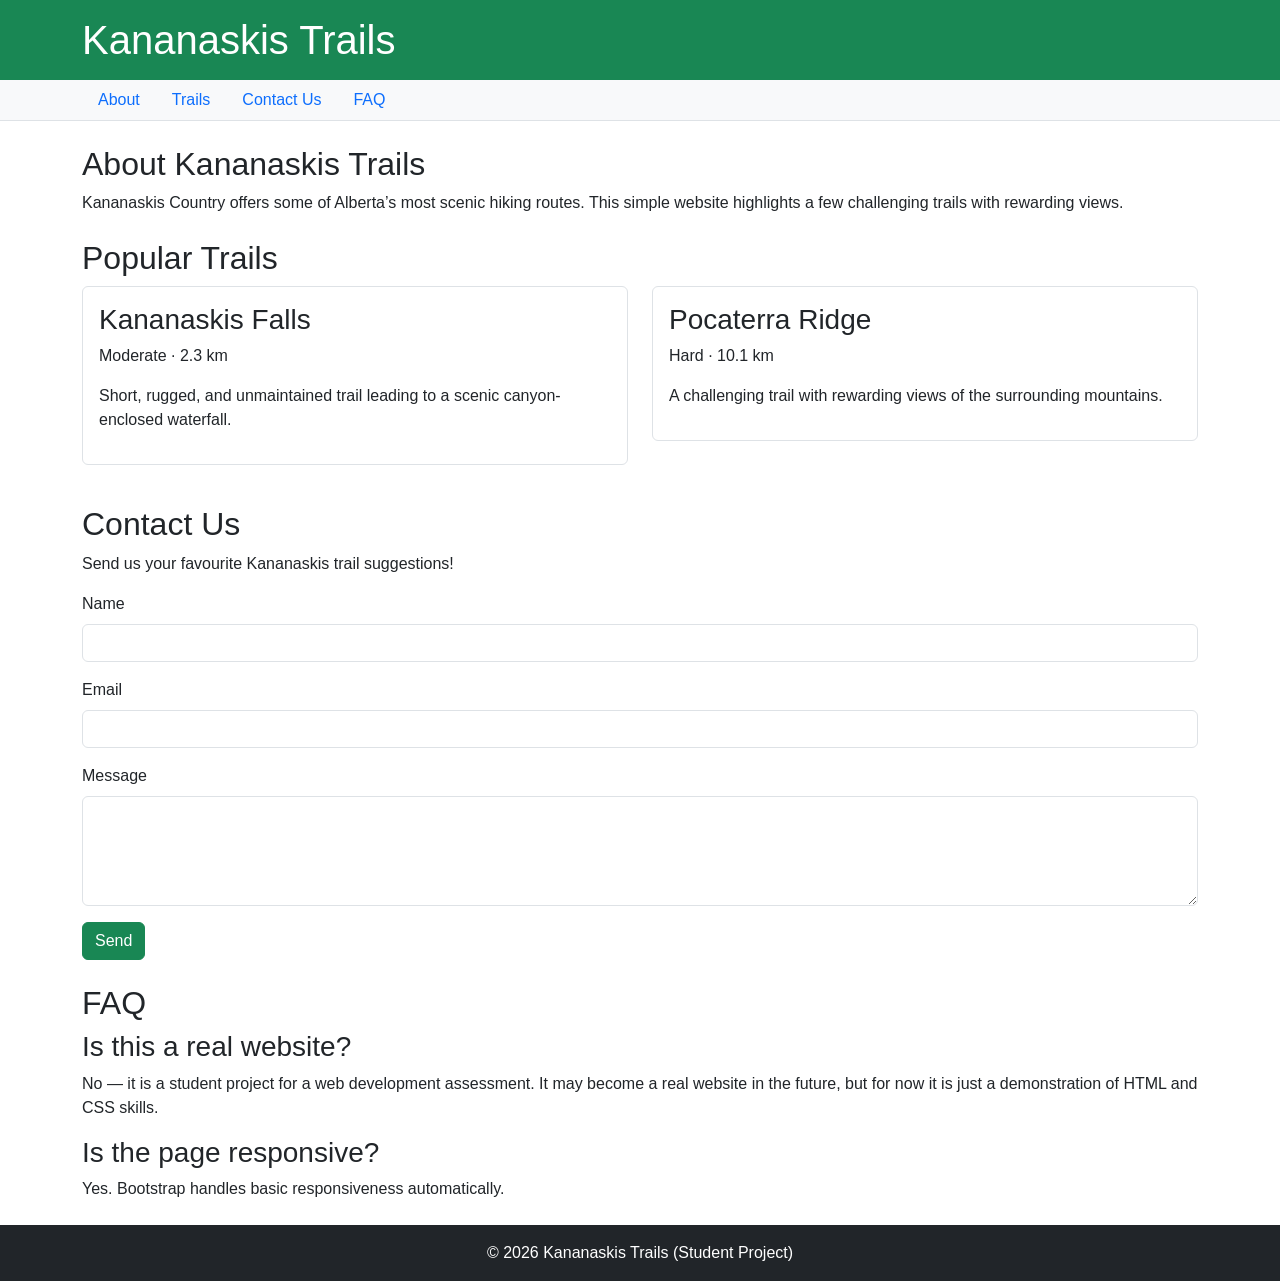
==== Battumur_Battsengel_assessmentpart1.html @ 6c913c1d "Website This commit has everything the html file needs to make the website and the css file. All don" ====
<!DOCTYPE html>
<html lang="en">
    <head>
        <meta charset="UTF-8">
    <meta name="viewport" content="width=device-width, initial-scale=1.0">
    <title>Kananaskis Trails</title>

    <!-- Lean Bootstrap CDN (CSS only) -->
    <link rel="stylesheet"
          href="https://cdn.jsdelivr.net/npm/bootstrap@5.3.3/dist/css/bootstrap.min.css">

    <!-- External stylesheet -->
    <link rel="stylesheet" href="css/main.css">
    </head>

    <body>

    <!-- Header -->
    <header class="bg-success text-white p-3">
        <div class="container">
            <h1 class="m-0">Kananaskis Trails</h1>
        </div>
    </header>

    <!-- Navigation -->
    <nav class="bg-light border-bottom">
        <div class="container">
            <ul class="nav">
                <li class="nav-item"><a class="nav-link" href="#about">About</a></li>
                <li class="nav-item"><a class="nav-link" href="#trails">Trails</a></li>
                <li class="nav-item"><a class="nav-link" href="#contact">Contact Us</a></li>
                <li class="nav-item"><a class="nav-link" href="#faq">FAQ</a></li>
            </ul>
        </div>
    </nav>

    <!-- Main content -->
    <main class="container my-4" role="main">

        <!-- About -->
        <section id="about">
            <h2>About Kananaskis Trails</h2>
            <p>
                Kananaskis Country offers some of Alberta’s most scenic hiking routes.
                This simple website highlights a few challenging trails with rewarding views.
            </p>
        </section>

        <!-- Trails -->
        <section id="trails" class="mt-4">
            <h2>Popular Trails</h2>

            <div class="row">
                <div class="col-md-6 mb-3">
                    <div class="p-3 border rounded">
                        <h3>Kananaskis Falls</h3>
                        <p>Moderate · 2.3 km</p>
                        <p>Short, rugged, and unmaintained trail leading to a scenic canyon-enclosed waterfall.</p>
                    </div>
                </div>

                <div class="col-md-6 mb-3">
                    <div class="p-3 border rounded">
                        <h3>Pocaterra Ridge</h3>
                        <p>Hard · 10.1 km</p>
                        <p>A challenging trail with rewarding views of the surrounding mountains.</p>
                    </div>
                </div>
            </div>
        </section>

        <!-- Contact -->
        <section id="contact" class="mt-4">
            <h2>Contact Us</h2>
            <p>Send us your favourite Kananaskis trail suggestions!</p>

            <form>
                <div class="mb-3">
                    <label for="name" class="form-label">Name</label>
                    <input id="name" type="text" class="form-control">
                </div>

                <div class="mb-3">
                    <label for="email" class="form-label">Email</label>
                    <input id="email" type="email" class="form-control">
                </div>

                <div class="mb-3">
                    <label for="message" class="form-label">Message</label>
                    <textarea id="message" class="form-control" rows="4"></textarea>
                </div>

                <button class="btn btn-success">Send</button>
            </form>
        </section>

        <!-- FAQ -->
        <section id="faq" class="mt-4">
            <h2>FAQ</h2>

            <h3>Is this a real website?</h3>
            <p>No — it is a student project for a web development assessment.
               It may become a real website in the future, but for now it is just a demonstration of HTML and CSS skills.
            </p>

            <h3>Is the page responsive?</h3>
            <p>Yes. Bootstrap handles basic responsiveness automatically.</p>
        </section>

    </main>

    <!-- Footer -->
    <footer class="bg-dark text-white text-center p-3">
        <p class="m-0">&copy; 2026 Kananaskis Trails (Student Project)</p>
    </footer>

</body>
</html>
---- css/main.css ----
/* Basic mobile-first styling */
body {
    font-family: 'Trebuchet MS', sans-serif;
}

/* BEM example */
.header__title {
    font-weight: bold;
}

.trail-card {
    background-color: #19660b;
    padding: 1rem;
    border-radius: 6px;
}

/* Tablet breakpoint */
@media (min-width: 768px) {
    .trail-card {
        padding: 1.5rem;
    }
}

/* Desktop breakpoint */
@media (min-width: 1024px) {
    .trail-card {
        padding: 2rem;
    }
}
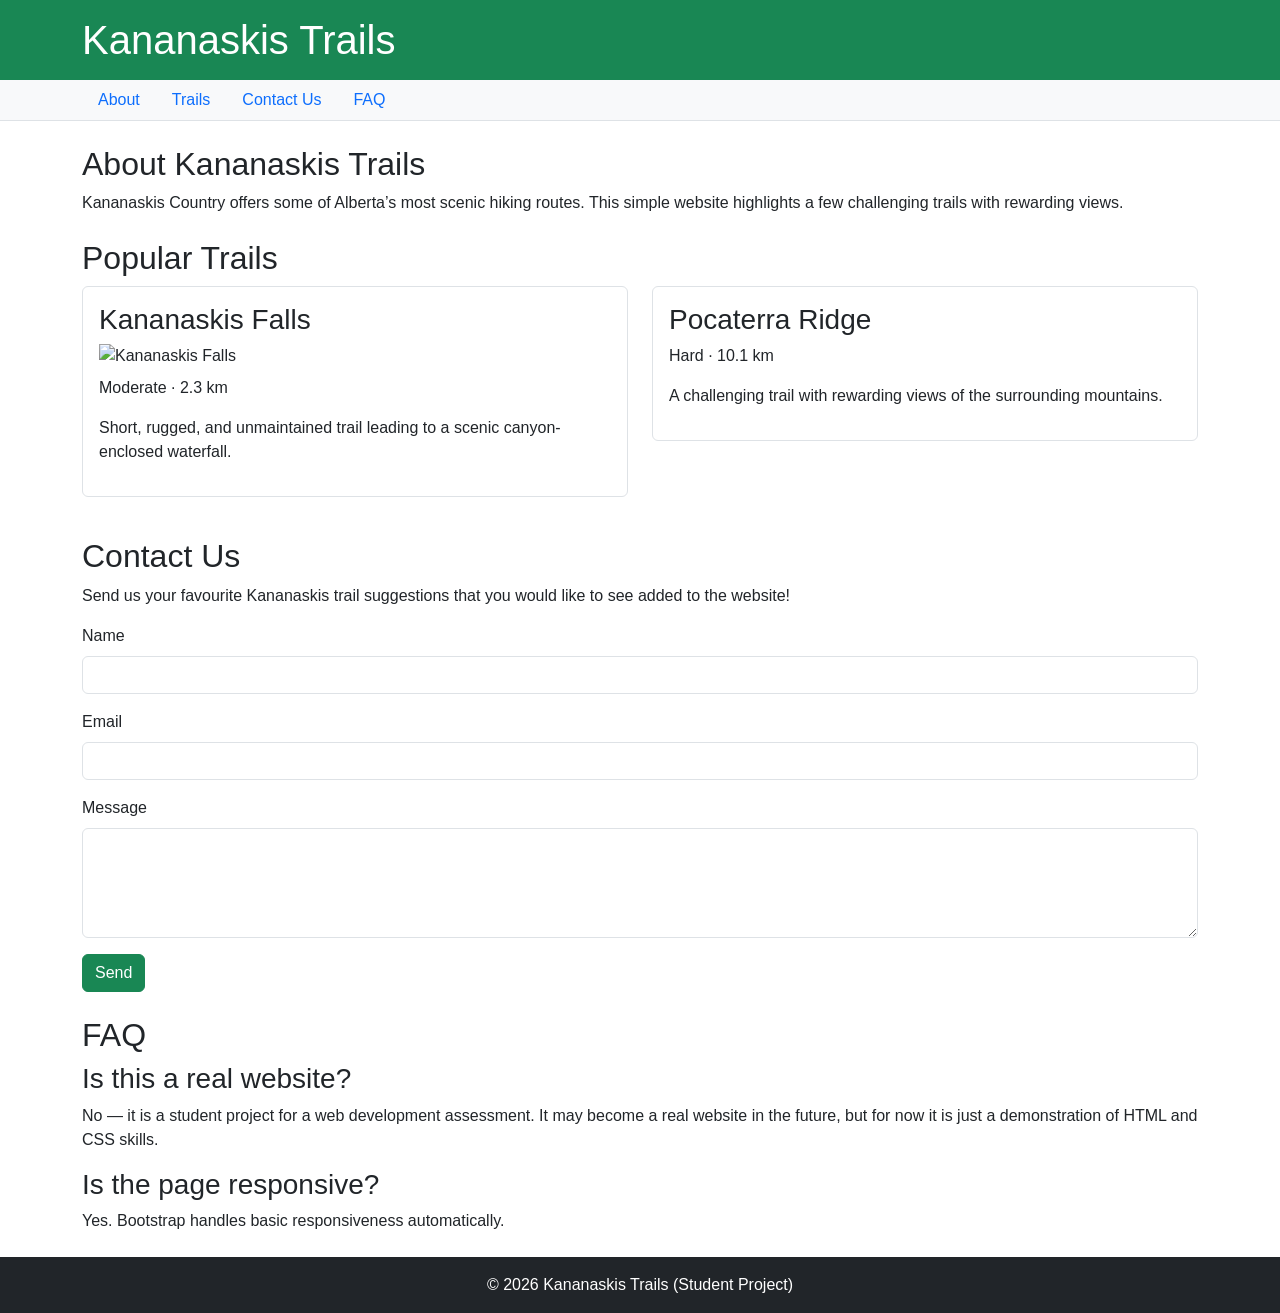
==== commit 11746d79: "adding images additional changes that make the code a bit more structured in terms of comments, and " ====
--- a/Battumur_Battsengel_assessmentpart1.html
+++ b/Battumur_Battsengel_assessmentpart1.html
@@ -54,6 +54,8 @@
                 <div class="col-md-6 mb-3">
                     <div class="p-3 border rounded">
                         <h3>Kananaskis Falls</h3>
+
+                        <img src="images/kananaskis_falls.jpg" alt="Kananaskis Falls" class="img-fluid mb-2">
                         <p>Moderate · 2.3 km</p>
                         <p>Short, rugged, and unmaintained trail leading to a scenic canyon-enclosed waterfall.</p>
                     </div>
@@ -72,7 +74,7 @@
         <!-- Contact -->
         <section id="contact" class="mt-4">
             <h2>Contact Us</h2>
-            <p>Send us your favourite Kananaskis trail suggestions!</p>
+            <p>Send us your favourite Kananaskis trail suggestions that you would like to see added to the website!</p>
 
             <form>
                 <div class="mb-3">
--- a/css/main.css
+++ b/css/main.css
@@ -1,15 +1,15 @@
-/* Basic mobile-first styling */
+/* Basic styling */
 body {
     font-family: 'Trebuchet MS', sans-serif;
 }
 
-/* BEM example */
+/* BEM integration */
 .header__title {
     font-weight: bold;
 }
 
 .trail-card {
-    background-color: #19660b;
+    background-color: #13420b;
     padding: 1rem;
     border-radius: 6px;
 }
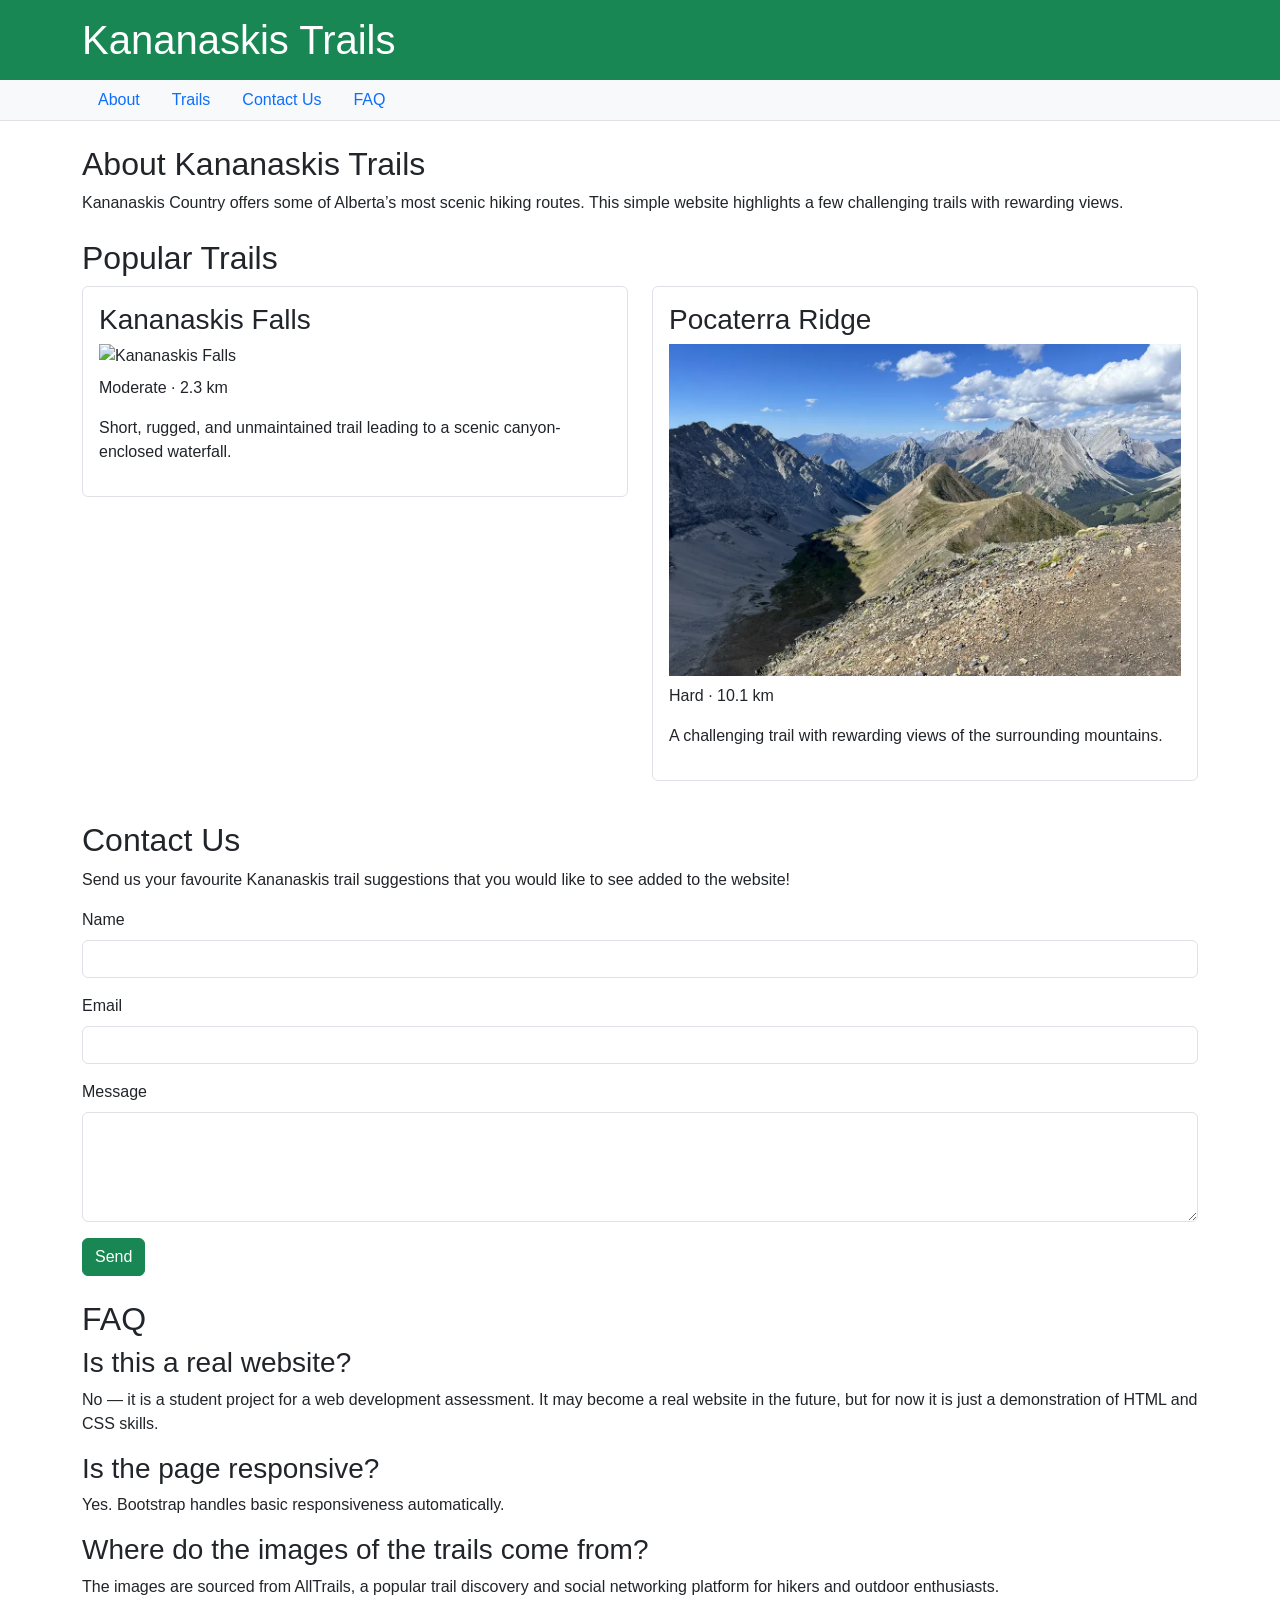
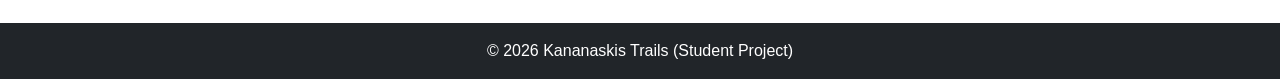
==== commit 1d322b60: "images for trails last push to the repo, both images for each trails is in the website. The images a" ====
--- a/Battumur_Battsengel_assessmentpart1.html
+++ b/Battumur_Battsengel_assessmentpart1.html
@@ -54,8 +54,7 @@
                 <div class="col-md-6 mb-3">
                     <div class="p-3 border rounded">
                         <h3>Kananaskis Falls</h3>
-
-                        <img src="images/kananaskis_falls.jpg" alt="Kananaskis Falls" class="img-fluid mb-2">
+                        <img src="images/kananaskisfalls.jpg" alt="Kananaskis Falls" class="img-fluid mb-2">
                         <p>Moderate · 2.3 km</p>
                         <p>Short, rugged, and unmaintained trail leading to a scenic canyon-enclosed waterfall.</p>
                     </div>
@@ -64,6 +63,7 @@
                 <div class="col-md-6 mb-3">
                     <div class="p-3 border rounded">
                         <h3>Pocaterra Ridge</h3>
+                        <img src="images/PocaterraRidge.jpg" alt="Pocaterra Ridge" class="img-fluid mb-2">
                         <p>Hard · 10.1 km</p>
                         <p>A challenging trail with rewarding views of the surrounding mountains.</p>
                     </div>
@@ -107,6 +107,11 @@
 
             <h3>Is the page responsive?</h3>
             <p>Yes. Bootstrap handles basic responsiveness automatically.</p>
+
+            <h3>Where do the images of the trails come from?</h3>
+            <p>The images are sourced from AllTrails, a popular trail discovery and social networking platform for hikers 
+               and outdoor enthusiasts.</p>
+            </h3>
         </section>
 
     </main>
